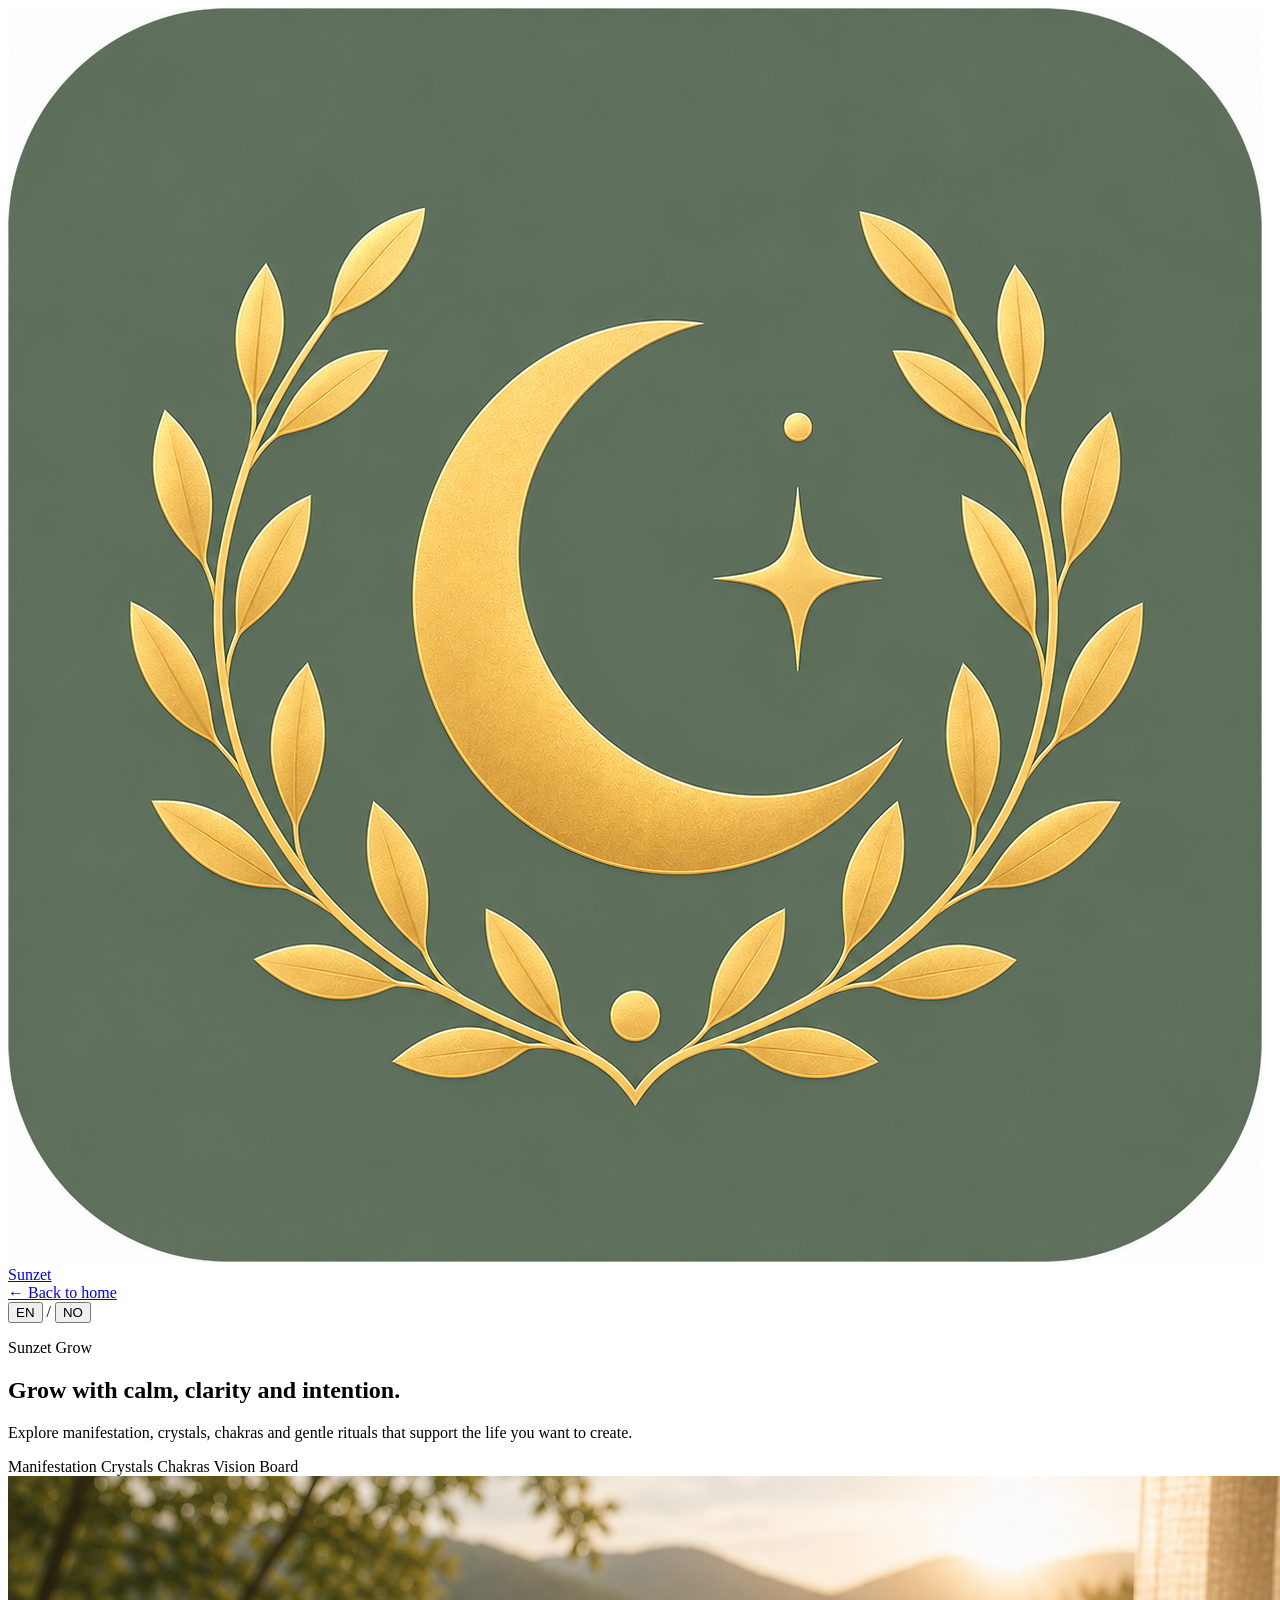
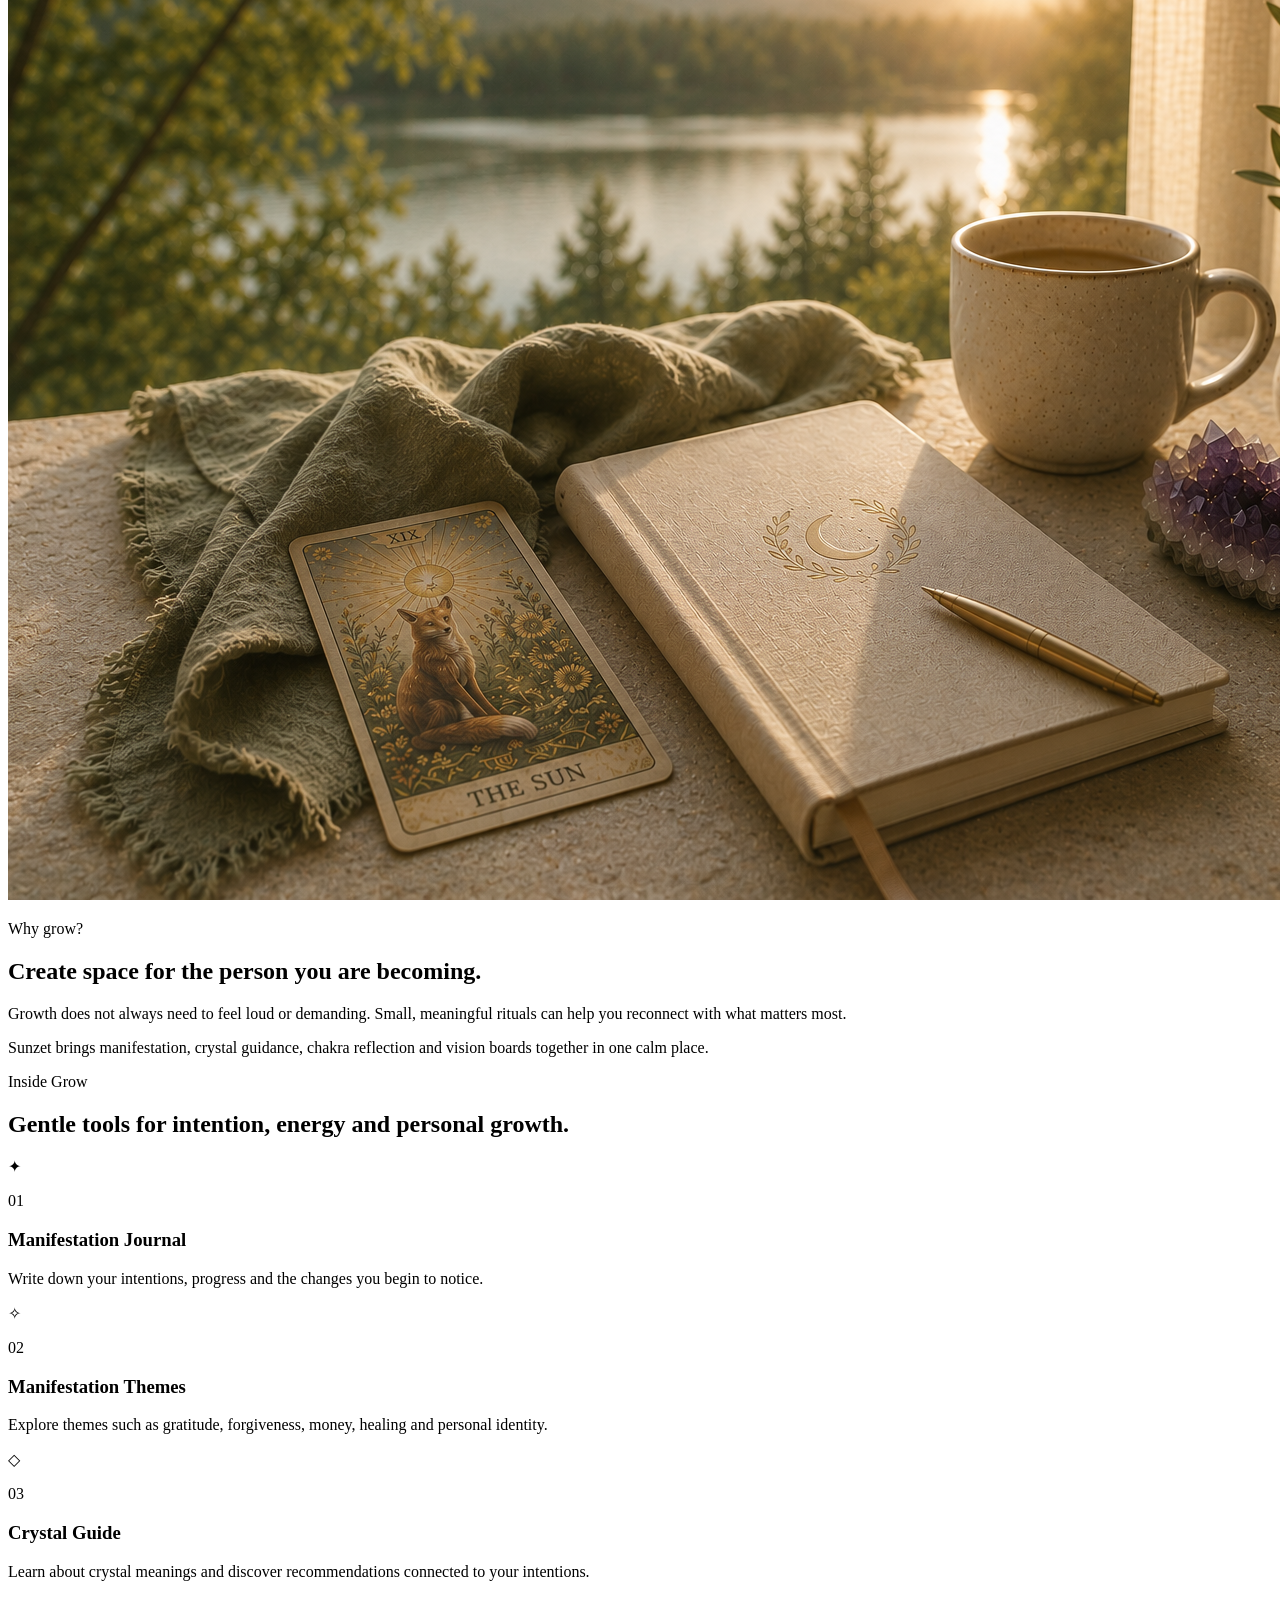
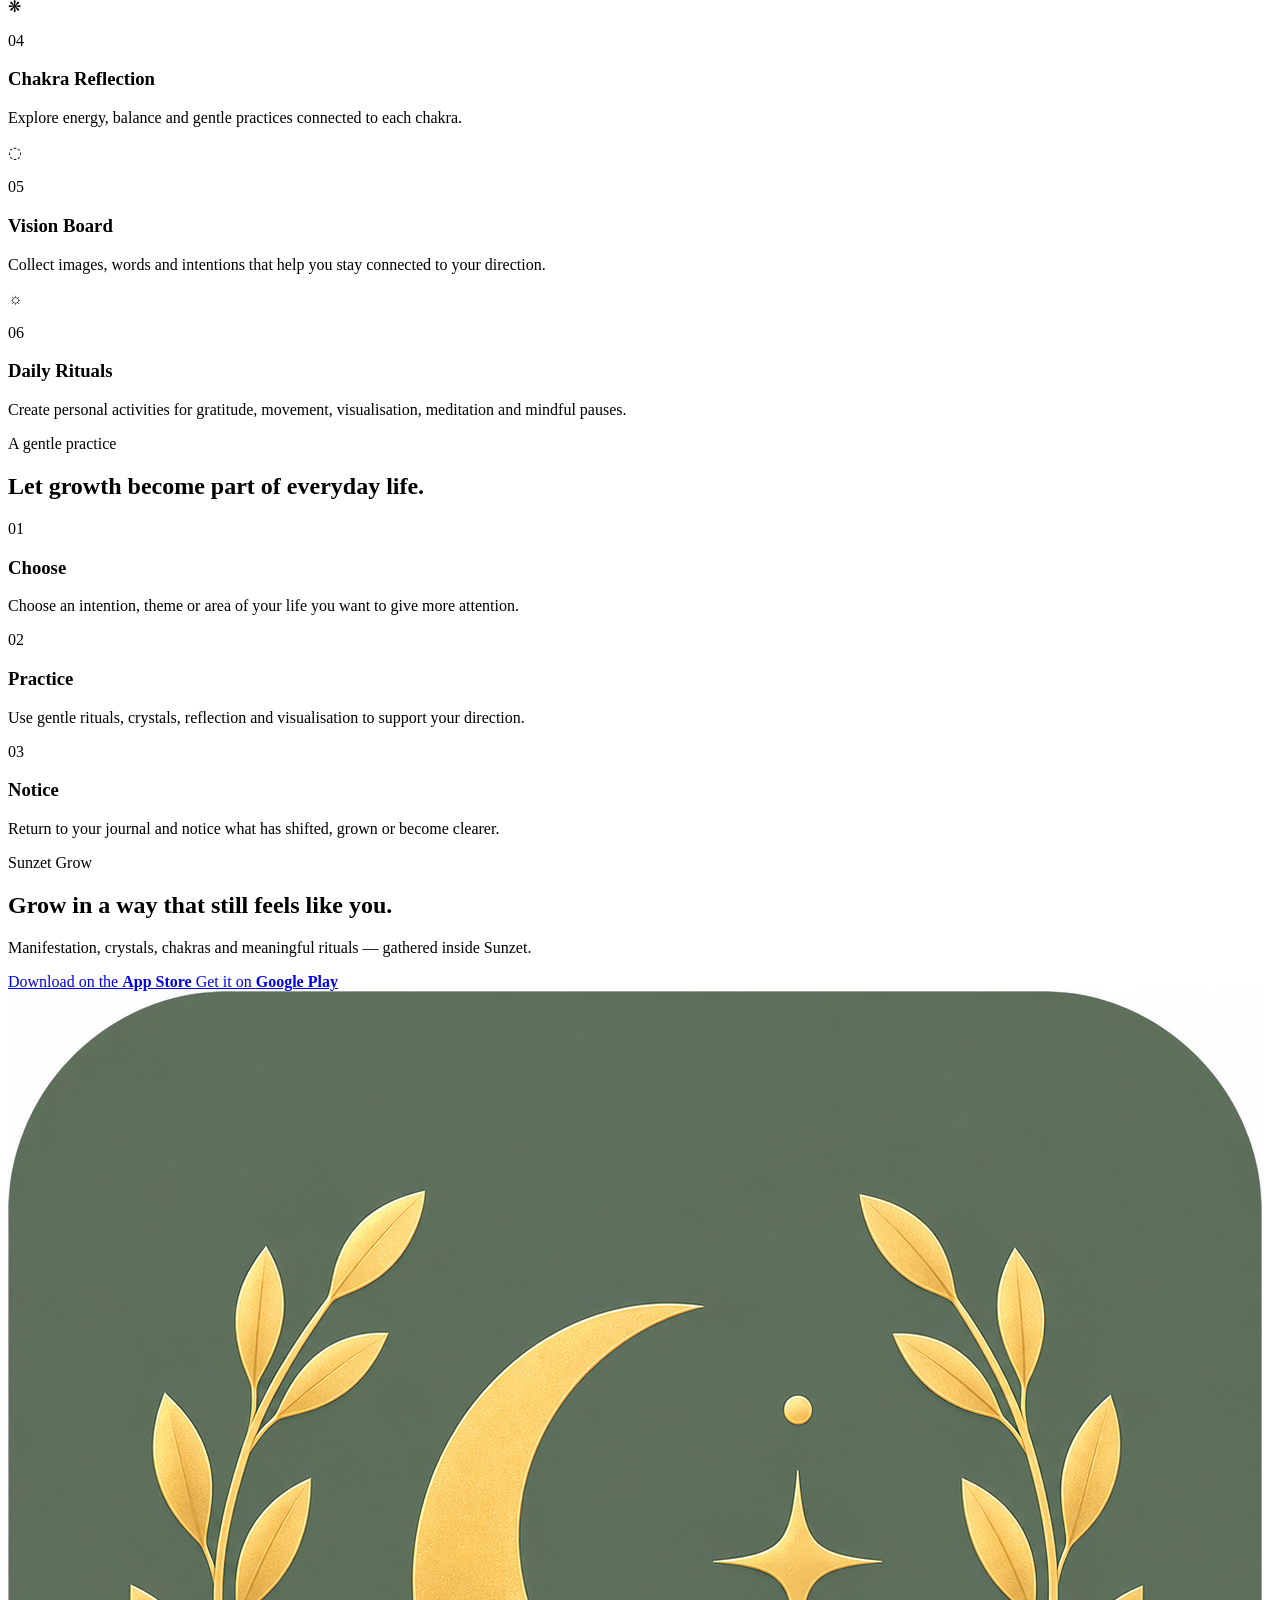
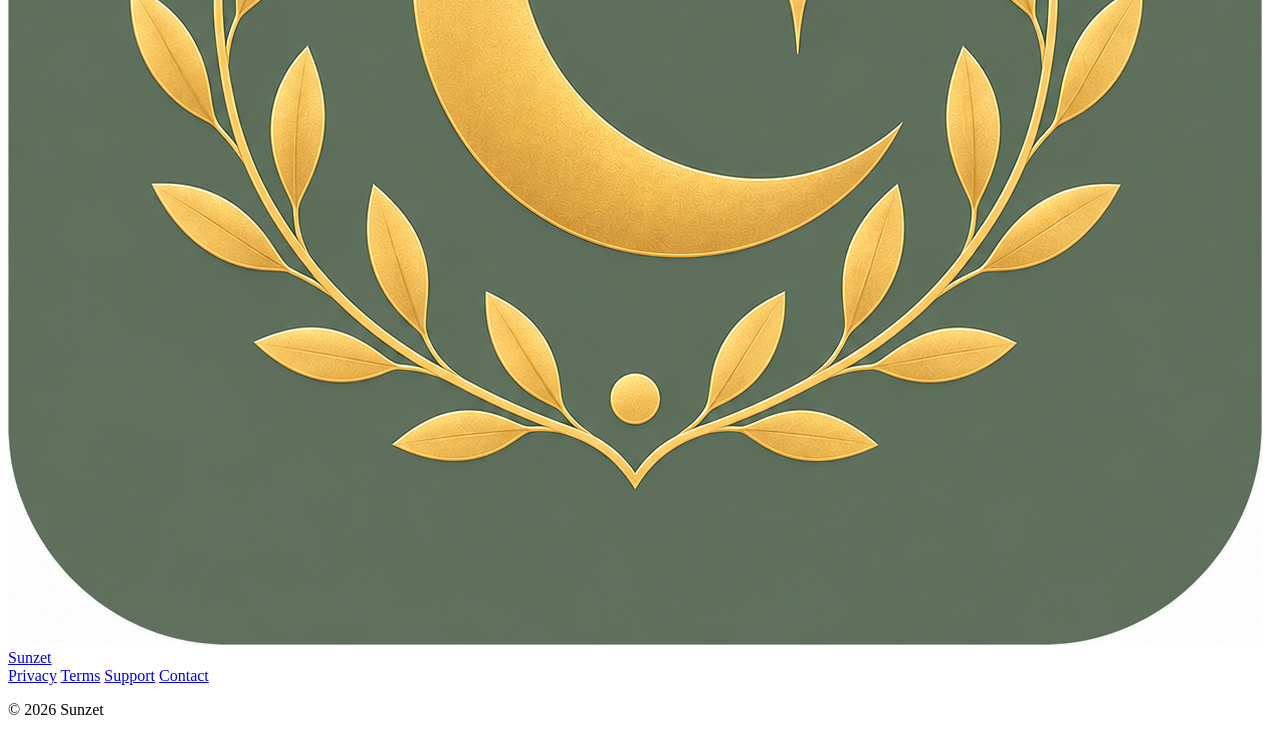
==== grow.html @ bb897962 "Create Sunzet Grow page" ====
<!DOCTYPE html>
<html lang="en">
<head>
  <meta charset="UTF-8" />

  <meta
    name="viewport"
    content="width=device-width, initial-scale=1.0"
  />

  <meta
    name="description"
    content="Explore manifestation, crystals, chakras and intentional growth with Sunzet Grow."
  />

  <title>Grow | Sunzet</title>

  <link
    rel="preconnect"
    href="https://fonts.googleapis.com"
  />

  <link
    rel="preconnect"
    href="https://fonts.gstatic.com"
    crossorigin
  />

  <link
    href="https://fonts.googleapis.com/css2?family=Cormorant+Garamond:ital,wght@0,500;0,600;1,600&family=Inter:wght@400;500;600;700&display=swap"
    rel="stylesheet"
  />

  <link
    rel="stylesheet"
    href="grow.css"
  />
</head>

<body>

  <!-- =====================================
       HEADER
  ====================================== -->

  <header class="site-header">

    <div class="page-shell header-inner">

      <a
        href="index.html"
        class="brand"
        aria-label="Sunzet home"
      >
        <img
          src="sunzet-logo.png"
          alt="Sunzet logo"
          class="brand-logo"
        />

        <span class="brand-name">
          Sunzet
        </span>
      </a>

      <div class="header-actions">

        <a
          href="index.html"
          class="back-link"
          data-en="← Back to home"
          data-no="← Tilbake til forsiden"
        >
          ← Back to home
        </a>

        <div
          class="language-switch"
          aria-label="Choose language"
        >
          <button
            type="button"
            class="language-button active"
            data-language="en"
          >
            EN
          </button>

          <span aria-hidden="true">
            /
          </span>

          <button
            type="button"
            class="language-button"
            data-language="no"
          >
            NO
          </button>
        </div>

      </div>

    </div>

  </header>

  <main>

    <!-- =====================================
         HERO
    ====================================== -->

    <section class="subpage-hero">

      <div class="page-shell hero-grid">

        <div class="hero-copy">

          <p
            class="eyebrow"
            data-en="Sunzet Grow"
            data-no="Sunzet Voks"
          >
            Sunzet Grow
          </p>

          <h1
            data-en="Grow with calm, clarity and intention."
            data-no="Voks med ro, klarhet og intensjon."
          >
            Grow with calm, clarity and intention.
          </h1>

          <p
            class="hero-text"
            data-en="Explore manifestation, crystals, chakras and gentle rituals that support the life you want to create."
            data-no="Utforsk manifestering, krystaller, chakraer og rolige ritualer som støtter livet du ønsker å skape."
          >
            Explore manifestation, crystals, chakras and gentle rituals
            that support the life you want to create.
          </p>

          <div class="hero-tags">

            <span
              data-en="Manifestation"
              data-no="Manifestering"
            >
              Manifestation
            </span>

            <span
              data-en="Crystals"
              data-no="Krystaller"
            >
              Crystals
            </span>

            <span
              data-en="Chakras"
              data-no="Chakraer"
            >
              Chakras
            </span>

            <span>
              Vision Board
            </span>

          </div>

        </div>

        <div class="hero-art">

          <div class="hero-image-frame">

            <img
              src="sunzet-home-scene.png"
              alt="A calm Sunzet-inspired scene with a journal, crystal, tea and nature"
              class="hero-image"
            />

          </div>

        </div>

      </div>

    </section>

    <!-- =====================================
         INTRODUCTION
    ====================================== -->

    <section class="intro-section">

      <div class="page-shell intro-grid">

        <div class="intro-heading">

          <p
            class="eyebrow"
            data-en="Why grow?"
            data-no="Hvorfor vokse?"
          >
            Why grow?
          </p>

          <h2
            data-en="Create space for the person you are becoming."
            data-no="Skap rom for personen du er i ferd med å bli."
          >
            Create space for the person you are becoming.
          </h2>

        </div>

        <div class="intro-copy">

          <p
            data-en="Growth does not always need to feel loud or demanding. Small, meaningful rituals can help you reconnect with what matters most."
            data-no="Utvikling trenger ikke alltid å føles stor eller krevende. Små, meningsfulle ritualer kan hjelpe deg med å finne tilbake til det som betyr mest."
          >
            Growth does not always need to feel loud or demanding.
            Small, meaningful rituals can help you reconnect with what matters most.
          </p>

          <p
            data-en="Sunzet brings manifestation, crystal guidance, chakra reflection and vision boards together in one calm place."
            data-no="Sunzet samler manifestering, krystallveiledning, chakrarefleksjon og vision board på ett rolig sted."
          >
            Sunzet brings manifestation, crystal guidance, chakra reflection
            and vision boards together in one calm place.
          </p>

        </div>

      </div>

    </section>

    <!-- =====================================
         FEATURES
    ====================================== -->

    <section class="features-section">

      <div class="page-shell">

        <div class="section-heading">

          <p
            class="eyebrow"
            data-en="Inside Grow"
            data-no="Inne i Voks"
          >
            Inside Grow
          </p>

          <h2
            data-en="Gentle tools for intention, energy and personal growth."
            data-no="Rolige verktøy for intensjon, energi og personlig utvikling."
          >
            Gentle tools for intention, energy and personal growth.
          </h2>

        </div>

        <div class="feature-grid">

          <!-- MANIFESTATION JOURNAL -->

          <article class="feature-card">

            <div
              class="feature-icon"
              aria-hidden="true"
            >
              ✦
            </div>

            <p class="feature-number">
              01
            </p>

            <h3
              data-en="Manifestation Journal"
              data-no="Manifesteringsjournal"
            >
              Manifestation Journal
            </h3>

            <p
              data-en="Write down your intentions, progress and the changes you begin to notice."
              data-no="Skriv ned intensjonene dine, utviklingen din og endringene du begynner å legge merke til."
            >
              Write down your intentions, progress and the changes
              you begin to notice.
            </p>

          </article>

          <!-- MANIFESTATION THEMES -->

          <article class="feature-card">

            <div
              class="feature-icon"
              aria-hidden="true"
            >
              ✧
            </div>

            <p class="feature-number">
              02
            </p>

            <h3
              data-en="Manifestation Themes"
              data-no="Manifesteringstemaer"
            >
              Manifestation Themes
            </h3>

            <p
              data-en="Explore themes such as gratitude, forgiveness, money, healing and personal identity."
              data-no="Utforsk temaer som takknemlighet, tilgivelse, penger, healing og personlig identitet."
            >
              Explore themes such as gratitude, forgiveness, money,
              healing and personal identity.
            </p>

          </article>

          <!-- CRYSTALS -->

          <article class="feature-card">

            <div
              class="feature-icon"
              aria-hidden="true"
            >
              ◇
            </div>

            <p class="feature-number">
              03
            </p>

            <h3
              data-en="Crystal Guide"
              data-no="Krystallguide"
            >
              Crystal Guide
            </h3>

            <p
              data-en="Learn about crystal meanings and discover recommendations connected to your intentions."
              data-no="Lær om krystallenes betydninger og oppdag anbefalinger knyttet til intensjonene dine."
            >
              Learn about crystal meanings and discover recommendations
              connected to your intentions.
            </p>

          </article>

          <!-- CHAKRAS -->

          <article class="feature-card">

            <div
              class="feature-icon"
              aria-hidden="true"
            >
              ❋
            </div>

            <p class="feature-number">
              04
            </p>

            <h3
              data-en="Chakra Reflection"
              data-no="Chakrarefleksjon"
            >
              Chakra Reflection
            </h3>

            <p
              data-en="Explore energy, balance and gentle practices connected to each chakra."
              data-no="Utforsk energi, balanse og rolige øvelser knyttet til hvert chakra."
            >
              Explore energy, balance and gentle practices
              connected to each chakra.
            </p>

          </article>

          <!-- VISION BOARD -->

          <article class="feature-card">

            <div
              class="feature-icon"
              aria-hidden="true"
            >
              ◌
            </div>

            <p class="feature-number">
              05
            </p>

            <h3>
              Vision Board
            </h3>

            <p
              data-en="Collect images, words and intentions that help you stay connected to your direction."
              data-no="Samle bilder, ord og intensjoner som hjelper deg med å holde kontakt med retningen din."
            >
              Collect images, words and intentions that help you
              stay connected to your direction.
            </p>

          </article>

          <!-- RITUALS -->

          <article class="feature-card">

            <div
              class="feature-icon"
              aria-hidden="true"
            >
              ☼
            </div>

            <p class="feature-number">
              06
            </p>

            <h3
              data-en="Daily Rituals"
              data-no="Daglige ritualer"
            >
              Daily Rituals
            </h3>

            <p
              data-en="Create personal activities for gratitude, movement, visualisation, meditation and mindful pauses."
              data-no="Lag personlige aktiviteter for takknemlighet, bevegelse, visualisering, meditasjon og rolige pauser."
            >
              Create personal activities for gratitude, movement,
              visualisation, meditation and mindful pauses.
            </p>

          </article>

        </div>

      </div>

    </section>

    <!-- =====================================
         THREE STEPS
    ====================================== -->

    <section class="steps-section">

      <div class="page-shell">

        <div class="section-heading centered">

          <p
            class="eyebrow"
            data-en="A gentle practice"
            data-no="En rolig praksis"
          >
            A gentle practice
          </p>

          <h2
            data-en="Let growth become part of everyday life."
            data-no="La utvikling bli en naturlig del av hverdagen."
          >
            Let growth become part of everyday life.
          </h2>

        </div>

        <div class="steps-grid">

          <article class="step-card">

            <span class="step-number">
              01
            </span>

            <h3
              data-en="Choose"
              data-no="Velg"
            >
              Choose
            </h3>

            <p
              data-en="Choose an intention, theme or area of your life you want to give more attention."
              data-no="Velg en intensjon, et tema eller et område i livet som du ønsker å gi mer oppmerksomhet."
            >
              Choose an intention, theme or area of your life
              you want to give more attention.
            </p>

          </article>

          <article class="step-card">

            <span class="step-number">
              02
            </span>

            <h3
              data-en="Practice"
              data-no="Øv"
            >
              Practice
            </h3>

            <p
              data-en="Use gentle rituals, crystals, reflection and visualisation to support your direction."
              data-no="Bruk rolige ritualer, krystaller, refleksjon og visualisering til å støtte retningen din."
            >
              Use gentle rituals, crystals, reflection and visualisation
              to support your direction.
            </p>

          </article>

          <article class="step-card">

            <span class="step-number">
              03
            </span>

            <h3
              data-en="Notice"
              data-no="Legg merke til"
            >
              Notice
            </h3>

            <p
              data-en="Return to your journal and notice what has shifted, grown or become clearer."
              data-no="Se tilbake i journalen og legg merke til hva som har endret seg, vokst eller blitt tydeligere."
            >
              Return to your journal and notice what has shifted,
              grown or become clearer.
            </p>

          </article>

        </div>

      </div>

    </section>

    <!-- =====================================
         DOWNLOAD
    ====================================== -->

    <section class="download-section">

      <div class="page-shell download-inner">

        <div class="download-copy">

          <p
            class="eyebrow"
            data-en="Sunzet Grow"
            data-no="Sunzet Voks"
          >
            Sunzet Grow
          </p>

          <h2
            data-en="Grow in a way that still feels like you."
            data-no="Voks på en måte som fortsatt føles som deg."
          >
            Grow in a way that still feels like you.
          </h2>

          <p
            data-en="Manifestation, crystals, chakras and meaningful rituals — gathered inside Sunzet."
            data-no="Manifestering, krystaller, chakraer og meningsfulle ritualer — samlet inne i Sunzet."
          >
            Manifestation, crystals, chakras and meaningful rituals —
            gathered inside Sunzet.
          </p>

        </div>

        <div class="download-buttons">

          <a
            href="#"
            class="download-button"
          >
            <span
              data-en="Download on the"
              data-no="Last ned fra"
            >
              Download on the
            </span>

            <strong>
              App Store
            </strong>
          </a>

          <a
            href="#"
            class="download-button download-button-outline"
          >
            <span
              data-en="Get it on"
              data-no="Last ned fra"
            >
              Get it on
            </span>

            <strong>
              Google Play
            </strong>
          </a>

        </div>

      </div>

    </section>

  </main>

  <!-- =====================================
       FOOTER
  ====================================== -->

  <footer class="site-footer">

    <div class="page-shell footer-inner">

      <a
        href="index.html"
        class="footer-brand"
      >
        <img
          src="sunzet-logo.png"
          alt=""
        />

        <span>
          Sunzet
        </span>
      </a>

      <nav
        class="footer-links"
        aria-label="Footer navigation"
      >
        <a
          href="privacy.html"
          data-en="Privacy"
          data-no="Personvern"
        >
          Privacy
        </a>

        <a
          href="terms.html"
          data-en="Terms"
          data-no="Vilkår"
        >
          Terms
        </a>

        <a
          href="support.html"
          data-en="Support"
          data-no="Hjelp"
        >
          Support
        </a>

        <a
          href="mailto:sunzet.app@gmail.com"
          data-en="Contact"
          data-no="Kontakt"
        >
          Contact
        </a>
      </nav>

      <p>
        © 2026 Sunzet
      </p>

    </div>

  </footer>

  <!-- =====================================
       LANGUAGE
  ====================================== -->

  <script>
    const languageButtons =
      document.querySelectorAll(
        ".language-button"
      );

    const translatedElements =
      document.querySelectorAll(
        "[data-en][data-no]"
      );

    const setLanguage = (language) => {
      document.documentElement.lang =
        language === "no"
          ? "nb"
          : "en";

      translatedElements.forEach(
        (element) => {
          element.textContent =
            element.dataset[language];
        }
      );

      languageButtons.forEach(
        (button) => {
          button.classList.toggle(
            "active",
            button.dataset.language === language
          );
        }
      );

      localStorage.setItem(
        "sunzet-language",
        language
      );
    };

    languageButtons.forEach(
      (button) => {
        button.addEventListener(
          "click",
          () => {
            setLanguage(
              button.dataset.language
            );
          }
        );
      }
    );

    const savedLanguage =
      localStorage.getItem(
        "sunzet-language"
      );

    const browserLanguage =
      navigator.language
        .toLowerCase()
        .startsWith("no")
        ? "no"
        : "en";

    setLanguage(
      savedLanguage ||
      browserLanguage
    );
  </script>

</body>
</html>
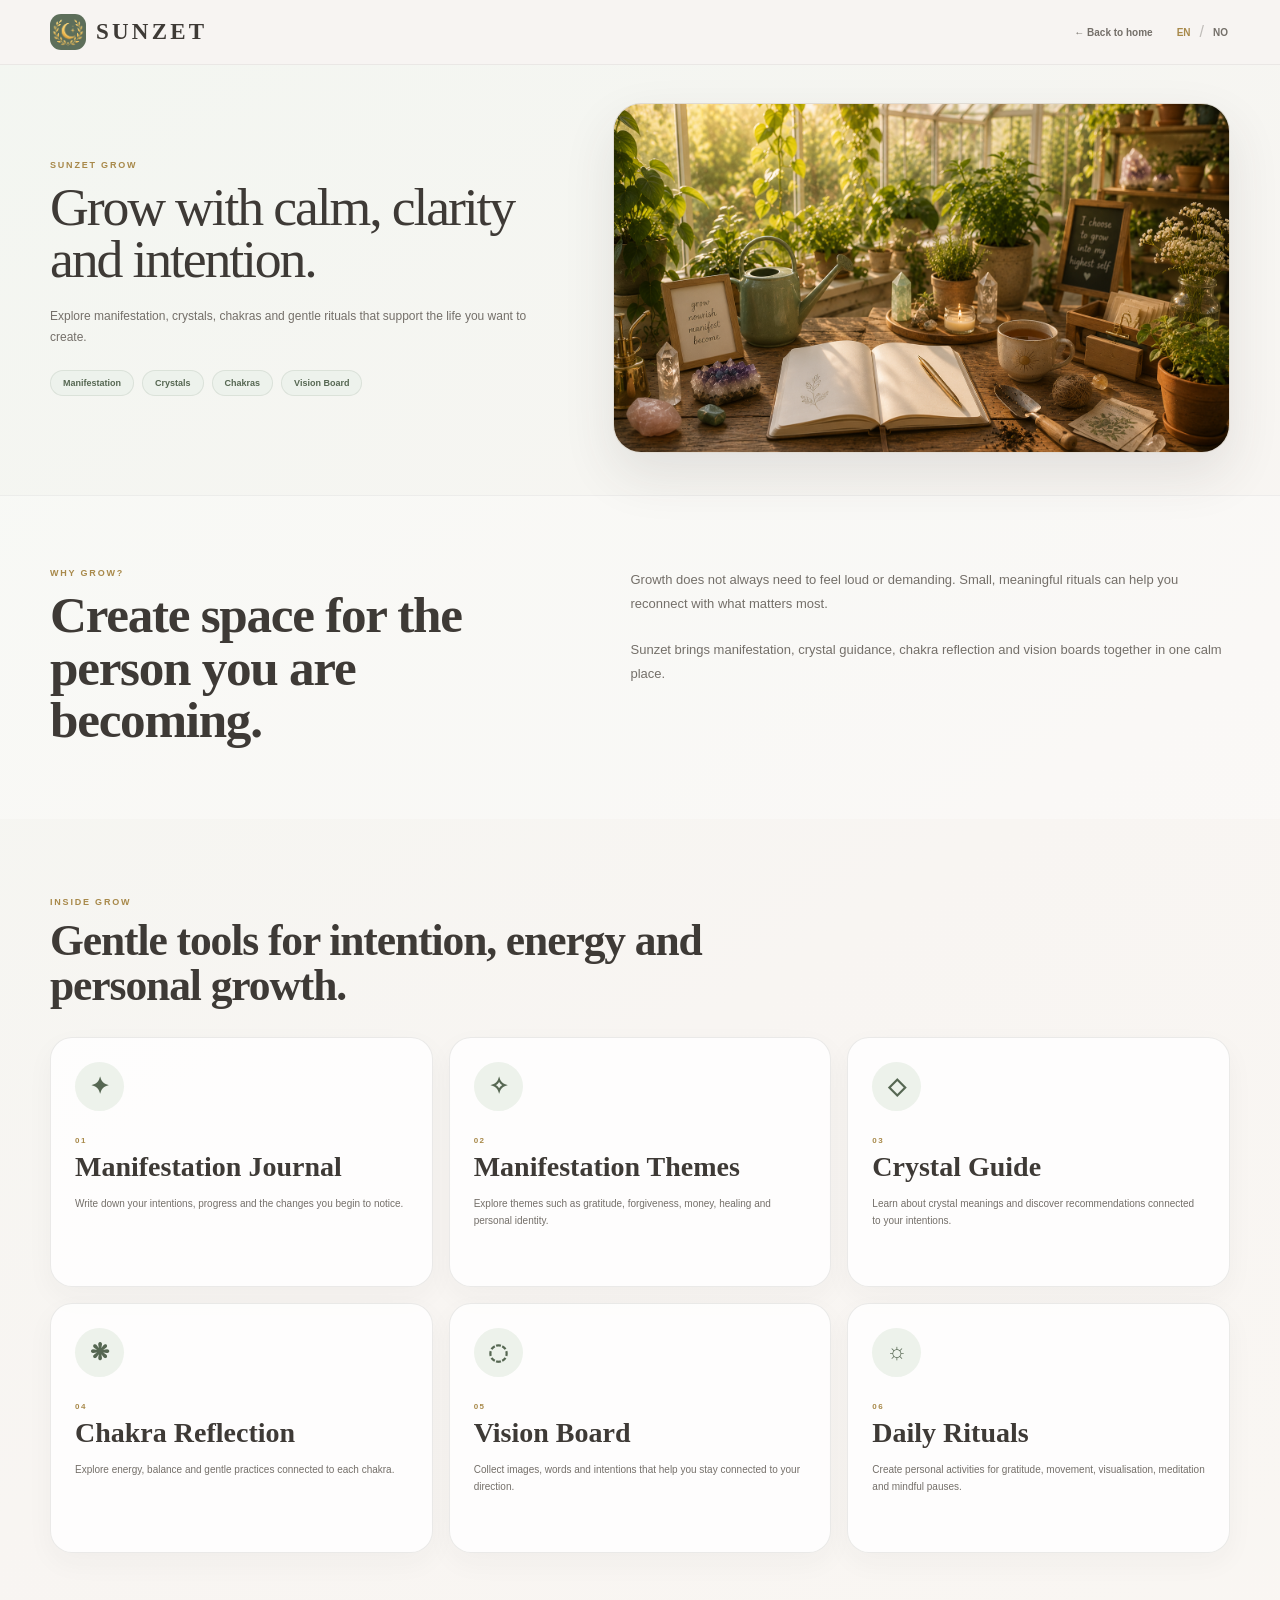
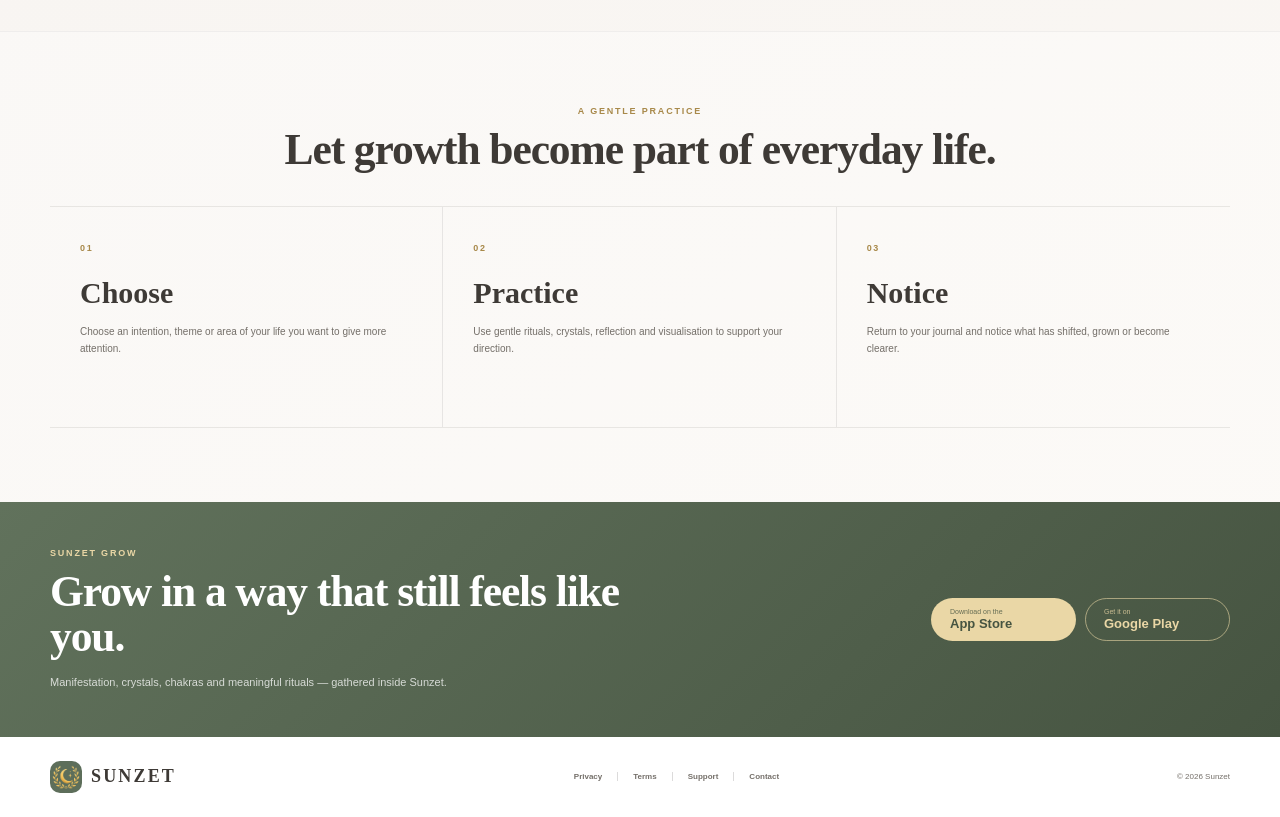
==== commit 7ecc46f8: "Update hero image source in grow.html" ====
--- a/grow.html
+++ b/grow.html
@@ -177,7 +177,7 @@
           <div class="hero-image-frame">
 
             <img
-              src="sunzet-home-scene.png"
+              src="sunzet-grow-hero.png"
               alt="A calm Sunzet-inspired scene with a journal, crystal, tea and nature"
               class="hero-image"
             />
--- a/grow.css
+++ b/grow.css
@@ -0,0 +1,1035 @@
+:root {
+  --cream: #f8f5f2;
+  --cream-light: #fcfaf7;
+  --white: #ffffff;
+
+  --sage-soft: #edf2eb;
+  --sage: #74866f;
+  --olive: #566752;
+  --olive-dark: #465441;
+
+  --gold: #a8894a;
+  --gold-light: #ead7a6;
+
+  --text: #3e3a36;
+  --muted: #746f69;
+  --line: rgba(62, 58, 54, 0.1);
+
+  --page-width: 1180px;
+  --card-radius: 22px;
+}
+
+/* ========================================
+   RESET
+======================================== */
+
+* {
+  box-sizing: border-box;
+}
+
+html {
+  scroll-behavior: smooth;
+}
+
+body {
+  margin: 0;
+
+  color: var(--text);
+
+  background:
+    linear-gradient(
+      145deg,
+      #f3f6f1 0%,
+      var(--cream) 46%,
+      #faf7f3 100%
+    );
+
+  font-family: "Inter", sans-serif;
+
+  -webkit-font-smoothing: antialiased;
+  text-rendering: optimizeLegibility;
+}
+
+img {
+  display: block;
+  max-width: 100%;
+}
+
+a {
+  color: inherit;
+  text-decoration: none;
+}
+
+button {
+  font: inherit;
+}
+
+button,
+a {
+  -webkit-tap-highlight-color: transparent;
+}
+
+.page-shell {
+  width: min(
+    calc(100% - 48px),
+    var(--page-width)
+  );
+
+  margin: 0 auto;
+}
+
+/* ========================================
+   HEADER
+======================================== */
+
+.site-header {
+  background:
+    rgba(248, 245, 242, 0.92);
+
+  border-bottom:
+    1px solid
+    rgba(62, 58, 54, 0.07);
+}
+
+.header-inner {
+  min-height: 64px;
+
+  display: flex;
+  align-items: center;
+  justify-content: space-between;
+
+  gap: 26px;
+}
+
+.brand {
+  display: inline-flex;
+  align-items: center;
+
+  gap: 10px;
+}
+
+.brand-logo {
+  width: 36px;
+  height: 36px;
+
+  border-radius: 11px;
+
+  object-fit: cover;
+}
+
+.brand-name {
+  font-family:
+    "Cormorant Garamond",
+    serif;
+
+  font-size: 23px;
+  font-weight: 600;
+
+  letter-spacing: 0.14em;
+  text-transform: uppercase;
+}
+
+.header-actions {
+  display: flex;
+  align-items: center;
+
+  gap: 22px;
+}
+
+.back-link {
+  color: var(--muted);
+
+  font-size: 10px;
+  font-weight: 600;
+
+  transition:
+    color 160ms ease,
+    transform 160ms ease;
+}
+
+.back-link:hover {
+  color: var(--text);
+
+  transform:
+    translateX(-2px);
+}
+
+.language-switch {
+  display: flex;
+  align-items: center;
+
+  gap: 7px;
+
+  color:
+    rgba(62, 58, 54, 0.3);
+}
+
+.language-button {
+  padding: 4px 2px;
+
+  border: none;
+  background: transparent;
+
+  color: var(--muted);
+
+  font-size: 10px;
+  font-weight: 700;
+
+  cursor: pointer;
+
+  transition:
+    color 160ms ease,
+    transform 160ms ease;
+}
+
+.language-button:hover {
+  color: var(--text);
+
+  transform:
+    translateY(-1px);
+}
+
+.language-button.active {
+  color: var(--gold);
+}
+
+/* ========================================
+   FELLES TYPOGRAFI
+======================================== */
+
+.eyebrow {
+  margin: 0 0 11px;
+
+  color: var(--gold);
+
+  font-size: 9px;
+  font-weight: 700;
+
+  letter-spacing: 0.2em;
+  text-transform: uppercase;
+}
+
+.section-heading {
+  max-width: 720px;
+
+  margin-bottom: 28px;
+}
+
+.section-heading.centered {
+  margin-right: auto;
+  margin-left: auto;
+
+  text-align: center;
+}
+
+.section-heading h2,
+.intro-heading h2,
+.download-copy h2 {
+  margin: 0;
+
+  font-family:
+    "Cormorant Garamond",
+    serif;
+
+  font-weight: 600;
+
+  letter-spacing: -0.025em;
+}
+
+.section-heading h2 {
+  font-size:
+    clamp(34px, 3.4vw, 47px);
+
+  line-height: 1.04;
+}
+
+/* ========================================
+   HERO
+======================================== */
+
+.subpage-hero {
+  padding: 38px 0 42px;
+}
+
+.hero-grid {
+  display: grid;
+
+  grid-template-columns:
+    minmax(0, 0.9fr)
+    minmax(500px, 1.1fr);
+
+  align-items: center;
+
+  gap: 58px;
+}
+
+.hero-copy {
+  max-width: 560px;
+}
+
+.hero-copy h1 {
+  margin: 0;
+
+  max-width: 550px;
+
+  font-family:
+    "Cormorant Garamond",
+    serif;
+
+  font-size:
+    clamp(42px, 4.2vw, 58px);
+
+  font-weight: 500;
+
+  line-height: 0.98;
+  letter-spacing: -0.04em;
+}
+
+.hero-text {
+  max-width: 540px;
+
+  margin: 20px 0 0;
+
+  color: var(--muted);
+
+  font-size: 12px;
+  line-height: 1.72;
+}
+
+.hero-tags {
+  margin-top: 23px;
+
+  display: flex;
+  flex-wrap: wrap;
+
+  gap: 8px;
+}
+
+.hero-tags span {
+  padding: 7px 12px;
+
+  border:
+    1px solid
+    rgba(86, 103, 82, 0.12);
+
+  border-radius: 999px;
+
+  background:
+    rgba(237, 242, 235, 0.9);
+
+  color: var(--olive);
+
+  font-size: 9px;
+  font-weight: 600;
+}
+
+/* ========================================
+   HERO-BILDE
+======================================== */
+
+.hero-art {
+  min-height: 350px;
+
+  display: flex;
+  align-items: stretch;
+}
+
+.hero-image-frame {
+  position: relative;
+
+  width: 100%;
+  min-height: 350px;
+
+  overflow: hidden;
+
+  border:
+    1px solid
+    rgba(62, 58, 54, 0.08);
+
+  border-radius: 28px;
+
+  background: #eee9e1;
+
+  box-shadow:
+    0 22px 52px
+    rgba(62, 58, 54, 0.11);
+}
+
+.hero-image {
+  position: absolute;
+  inset: 0;
+
+  width: 100%;
+  height: 100%;
+
+  object-fit: cover;
+  object-position: center;
+}
+
+/* ========================================
+   INTRO
+======================================== */
+
+.intro-section {
+  padding: 72px 0;
+
+  border-top:
+    1px solid
+    rgba(62, 58, 54, 0.06);
+
+  background:
+    rgba(255, 255, 255, 0.28);
+}
+
+.intro-grid {
+  display: grid;
+
+  grid-template-columns:
+    minmax(0, 0.9fr)
+    minmax(0, 1.1fr);
+
+  gap: 90px;
+}
+
+.intro-heading h2 {
+  max-width: 520px;
+
+  font-size:
+    clamp(38px, 4vw, 55px);
+
+  line-height: 1.03;
+}
+
+.intro-copy {
+  max-width: 600px;
+}
+
+.intro-copy p {
+  margin: 0;
+
+  color: var(--muted);
+
+  font-size: 13px;
+  line-height: 1.85;
+}
+
+.intro-copy p + p {
+  margin-top: 22px;
+}
+
+/* ========================================
+   FEATURES
+======================================== */
+
+.features-section {
+  padding: 78px 0;
+}
+
+.feature-grid {
+  display: grid;
+
+  grid-template-columns:
+    repeat(3, minmax(0, 1fr));
+
+  gap: 16px;
+}
+
+.feature-card {
+  min-height: 250px;
+
+  padding: 24px;
+
+  border:
+    1px solid var(--line);
+
+  border-radius:
+    var(--card-radius);
+
+  background:
+    rgba(255, 255, 255, 0.8);
+
+  box-shadow:
+    0 10px 28px
+    rgba(62, 58, 54, 0.04);
+
+  transition:
+    transform 180ms ease,
+    border-color 180ms ease,
+    box-shadow 180ms ease;
+}
+
+.feature-card:hover {
+  transform:
+    translateY(-4px);
+
+  border-color:
+    rgba(168, 137, 74, 0.26);
+
+  box-shadow:
+    0 17px 36px
+    rgba(62, 58, 54, 0.065);
+}
+
+.feature-icon {
+  width: 49px;
+  height: 49px;
+
+  display: flex;
+  align-items: center;
+  justify-content: center;
+
+  border-radius: 50%;
+
+  background: var(--sage-soft);
+  color: var(--olive);
+
+  font-family:
+    "Cormorant Garamond",
+    serif;
+
+  font-size: 23px;
+  font-weight: 600;
+}
+
+.feature-number {
+  margin: 25px 0 0;
+
+  color: var(--gold);
+
+  font-size: 8px;
+  font-weight: 800;
+
+  letter-spacing: 0.18em;
+}
+
+.feature-card h3 {
+  margin: 7px 0 0;
+
+  font-family:
+    "Cormorant Garamond",
+    serif;
+
+  font-size: 28px;
+  font-weight: 600;
+
+  line-height: 1.05;
+}
+
+.feature-card > p:last-child {
+  margin: 14px 0 0;
+
+  color: var(--muted);
+
+  font-size: 10px;
+  line-height: 1.72;
+}
+
+/* ========================================
+   TRE STEG
+======================================== */
+
+.steps-section {
+  padding: 74px 0;
+
+  border-top:
+    1px solid
+    rgba(62, 58, 54, 0.055);
+
+  background:
+    rgba(255, 255, 255, 0.3);
+}
+
+.steps-grid {
+  margin-top: 34px;
+
+  display: grid;
+
+  grid-template-columns:
+    repeat(3, minmax(0, 1fr));
+
+  gap: 0;
+
+  border-top:
+    1px solid
+    rgba(62, 58, 54, 0.1);
+
+  border-bottom:
+    1px solid
+    rgba(62, 58, 54, 0.1);
+}
+
+.step-card {
+  min-height: 220px;
+
+  padding: 30px;
+
+  border-right:
+    1px solid
+    rgba(62, 58, 54, 0.1);
+}
+
+.step-card:last-child {
+  border-right: none;
+}
+
+.step-number {
+  color: var(--gold);
+
+  font-size: 9px;
+  font-weight: 800;
+
+  letter-spacing: 0.18em;
+}
+
+.step-card h3 {
+  margin: 23px 0 0;
+
+  font-family:
+    "Cormorant Garamond",
+    serif;
+
+  font-size: 30px;
+  font-weight: 600;
+
+  line-height: 1;
+}
+
+.step-card p {
+  margin: 15px 0 0;
+
+  color: var(--muted);
+
+  font-size: 10px;
+  line-height: 1.72;
+}
+
+/* ========================================
+   DOWNLOAD
+======================================== */
+
+.download-section {
+  padding: 46px 0;
+
+  background:
+    linear-gradient(
+      135deg,
+      #61725c 0%,
+      var(--olive-dark) 100%
+    );
+
+  color: var(--white);
+}
+
+.download-inner {
+  display: grid;
+
+  grid-template-columns:
+    minmax(0, 1fr)
+    auto;
+
+  align-items: center;
+
+  gap: 58px;
+}
+
+.download-copy .eyebrow {
+  color: var(--gold-light);
+}
+
+.download-copy h2 {
+  max-width: 640px;
+
+  color: var(--white);
+
+  font-size:
+    clamp(35px, 3.4vw, 48px);
+
+  line-height: 1.03;
+}
+
+.download-copy > p:last-child {
+  margin: 14px 0 0;
+
+  color:
+    rgba(255, 255, 255, 0.76);
+
+  font-size: 11px;
+  line-height: 1.65;
+}
+
+.download-buttons {
+  display: flex;
+  flex-wrap: wrap;
+
+  justify-content: flex-end;
+
+  gap: 9px;
+}
+
+.download-button {
+  min-width: 145px;
+
+  padding: 9px 18px;
+
+  display: flex;
+  flex-direction: column;
+
+  border:
+    1px solid
+    rgba(234, 215, 166, 0.6);
+
+  border-radius: 999px;
+
+  background: var(--gold-light);
+  color: var(--olive-dark);
+
+  transition:
+    transform 170ms ease,
+    background-color 170ms ease;
+}
+
+.download-button:hover {
+  transform:
+    translateY(-2px);
+
+  background: var(--white);
+}
+
+.download-button-outline {
+  background: transparent;
+  color: var(--gold-light);
+}
+
+.download-button-outline:hover {
+  background:
+    rgba(255, 255, 255, 0.09);
+
+  color: var(--white);
+}
+
+.download-button span {
+  font-size: 7px;
+  opacity: 0.8;
+}
+
+.download-button strong {
+  margin-top: 1px;
+
+  font-size: 13px;
+}
+
+/* ========================================
+   FOOTER
+======================================== */
+
+.site-footer {
+  padding: 24px 0;
+
+  background: var(--white);
+}
+
+.footer-inner {
+  display: grid;
+
+  grid-template-columns:
+    auto
+    1fr
+    auto;
+
+  align-items: center;
+
+  gap: 30px;
+}
+
+.footer-brand {
+  display: flex;
+  align-items: center;
+
+  gap: 9px;
+
+  font-family:
+    "Cormorant Garamond",
+    serif;
+
+  font-size: 18px;
+  font-weight: 600;
+
+  letter-spacing: 0.12em;
+  text-transform: uppercase;
+}
+
+.footer-brand img {
+  width: 32px;
+  height: 32px;
+
+  border-radius: 10px;
+
+  object-fit: cover;
+}
+
+.footer-links {
+  display: flex;
+  flex-wrap: wrap;
+  justify-content: center;
+
+  gap: 0;
+}
+
+.footer-links a {
+  padding: 0 15px;
+
+  border-right:
+    1px solid
+    rgba(62, 58, 54, 0.18);
+
+  color: var(--muted);
+
+  font-size: 8px;
+  font-weight: 600;
+
+  transition:
+    color 160ms ease;
+}
+
+.footer-links a:last-child {
+  border-right: none;
+}
+
+.footer-links a:hover {
+  color: var(--text);
+}
+
+.footer-inner > p {
+  margin: 0;
+
+  color: var(--muted);
+
+  font-size: 8px;
+}
+
+/* ========================================
+   FOKUS
+======================================== */
+
+.language-button,
+.back-link,
+.download-button,
+.footer-links a {
+  outline-offset: 3px;
+}
+
+.language-button:focus-visible,
+.back-link:focus-visible,
+.download-button:focus-visible,
+.footer-links a:focus-visible {
+  outline:
+    2px solid
+    rgba(168, 137, 74, 0.55);
+}
+
+/* ========================================
+   NETTBRETT
+======================================== */
+
+@media (max-width: 950px) {
+  .hero-grid,
+  .intro-grid,
+  .download-inner {
+    grid-template-columns: 1fr;
+  }
+
+  .hero-grid {
+    gap: 30px;
+  }
+
+  .hero-copy,
+  .intro-heading,
+  .intro-copy,
+  .download-copy {
+    max-width: 700px;
+
+    margin-right: auto;
+    margin-left: auto;
+
+    text-align: center;
+  }
+
+  .hero-tags,
+  .download-buttons {
+    justify-content: center;
+  }
+
+  .hero-art {
+    min-height: 340px;
+  }
+
+  .hero-image-frame {
+    max-width: 700px;
+    min-height: 340px;
+
+    margin: 0 auto;
+  }
+
+  .feature-grid {
+    grid-template-columns:
+      repeat(2, minmax(0, 1fr));
+  }
+
+  .steps-grid {
+    grid-template-columns: 1fr;
+
+    border-bottom: none;
+  }
+
+  .step-card {
+    min-height: 0;
+
+    border-right: none;
+
+    border-bottom:
+      1px solid
+      rgba(62, 58, 54, 0.1);
+  }
+
+  .footer-inner {
+    grid-template-columns: 1fr;
+
+    justify-items: center;
+
+    text-align: center;
+  }
+}
+
+/* ========================================
+   MOBIL
+======================================== */
+
+@media (max-width: 650px) {
+  .page-shell {
+    width: min(
+      calc(100% - 24px),
+      var(--page-width)
+    );
+  }
+
+  .header-inner {
+    min-height: 58px;
+  }
+
+  .brand-logo {
+    width: 30px;
+    height: 30px;
+
+    border-radius: 9px;
+  }
+
+  .brand-name {
+    font-size: 19px;
+  }
+
+  .header-actions {
+    gap: 12px;
+  }
+
+  .back-link {
+    font-size: 8px;
+  }
+
+  .subpage-hero {
+    padding: 30px 0 35px;
+  }
+
+  .hero-copy h1 {
+    font-size:
+      clamp(38px, 11vw, 50px);
+  }
+
+  .hero-text {
+    font-size: 11px;
+  }
+
+  .hero-art {
+    min-height: 270px;
+  }
+
+  .hero-image-frame {
+    min-height: 270px;
+
+    border-radius: 22px;
+  }
+
+  .intro-section,
+  .features-section,
+  .steps-section {
+    padding: 55px 0;
+  }
+
+  .feature-grid {
+    grid-template-columns: 1fr;
+  }
+
+  .feature-card {
+    min-height: 0;
+  }
+
+  .section-heading h2,
+  .intro-heading h2 {
+    font-size:
+      clamp(31px, 9.5vw, 42px);
+  }
+
+  .download-section {
+    padding: 38px 0;
+  }
+
+  .download-buttons {
+    width: 100%;
+
+    flex-direction: column;
+  }
+
+  .download-button {
+    width: 100%;
+
+    align-items: center;
+
+    text-align: center;
+  }
+
+  .footer-links a {
+    padding: 0 9px;
+  }
+}
+
+/* ========================================
+   LITEN MOBIL
+======================================== */
+
+@media (max-width: 390px) {
+  .header-actions {
+    gap: 8px;
+  }
+
+  .back-link {
+    max-width: 88px;
+
+    line-height: 1.3;
+    text-align: right;
+  }
+
+  .feature-card {
+    padding: 21px;
+  }
+}
+
+/* ========================================
+   REDUSERT BEVEGELSE
+======================================== */
+
+@media (prefers-reduced-motion: reduce) {
+  *,
+  *::before,
+  *::after {
+    transition: none !important;
+  }
+}
